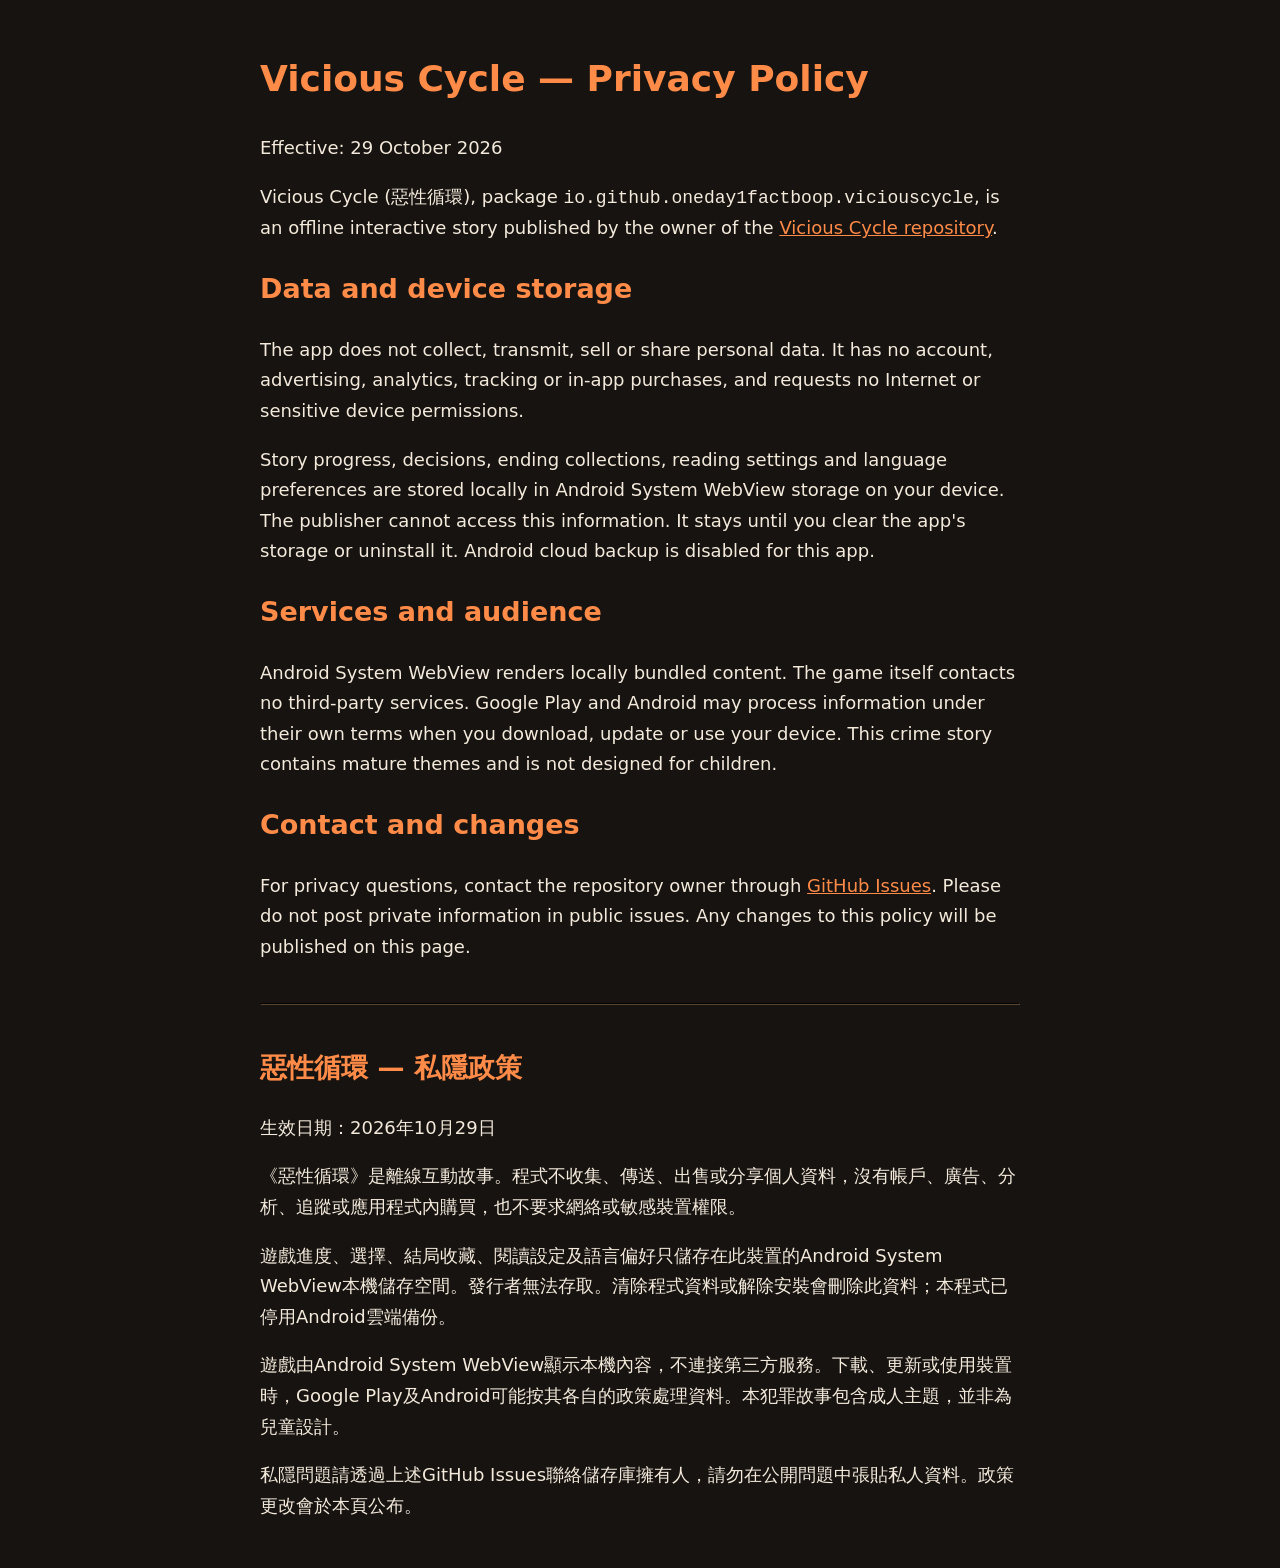
==== docs/privacy.html @ eefe3b7d "Package bilingual Vicious Cycle as an offline Android game" ====
<!doctype html>
<html lang="en"><head><meta charset="utf-8"><meta name="viewport" content="width=device-width,initial-scale=1"><title>Vicious Cycle — Privacy</title><style>body{max-width:760px;margin:48px auto;padding:0 24px;font:18px/1.7 system-ui;background:#171310;color:#f3eadc}h1,h2,a{color:#ff8b48}hr{margin:40px 0;border-color:#594332}</style></head><body>
<h1>Vicious Cycle — Privacy Policy</h1><p>Effective: 29 October 2026</p>
<p>Vicious Cycle (惡性循環), package <code>io.github.oneday1factboop.viciouscycle</code>, is an offline interactive story published by the owner of the <a href="https://github.com/oneday1fact-boop/vicious-cycle">Vicious Cycle repository</a>.</p>
<h2>Data and device storage</h2><p>The app does not collect, transmit, sell or share personal data. It has no account, advertising, analytics, tracking or in-app purchases, and requests no Internet or sensitive device permissions.</p>
<p>Story progress, decisions, ending collections, reading settings and language preferences are stored locally in Android System WebView storage on your device. The publisher cannot access this information. It stays until you clear the app's storage or uninstall it. Android cloud backup is disabled for this app.</p>
<h2>Services and audience</h2><p>Android System WebView renders locally bundled content. The game itself contacts no third-party services. Google Play and Android may process information under their own terms when you download, update or use your device. This crime story contains mature themes and is not designed for children.</p>
<h2>Contact and changes</h2><p>For privacy questions, contact the repository owner through <a href="https://github.com/oneday1fact-boop/vicious-cycle/issues">GitHub Issues</a>. Please do not post private information in public issues. Any changes to this policy will be published on this page.</p>
<hr><section lang="zh-Hant"><h1>惡性循環 — 私隱政策</h1><p>生效日期：2026年10月29日</p><p>《惡性循環》是離線互動故事。程式不收集、傳送、出售或分享個人資料，沒有帳戶、廣告、分析、追蹤或應用程式內購買，也不要求網絡或敏感裝置權限。</p><p>遊戲進度、選擇、結局收藏、閱讀設定及語言偏好只儲存在此裝置的Android System WebView本機儲存空間。發行者無法存取。清除程式資料或解除安裝會刪除此資料；本程式已停用Android雲端備份。</p><p>遊戲由Android System WebView顯示本機內容，不連接第三方服務。下載、更新或使用裝置時，Google Play及Android可能按其各自的政策處理資料。本犯罪故事包含成人主題，並非為兒童設計。</p><p>私隱問題請透過上述GitHub Issues聯絡儲存庫擁有人，請勿在公開問題中張貼私人資料。政策更改會於本頁公布。</p></section></body></html>
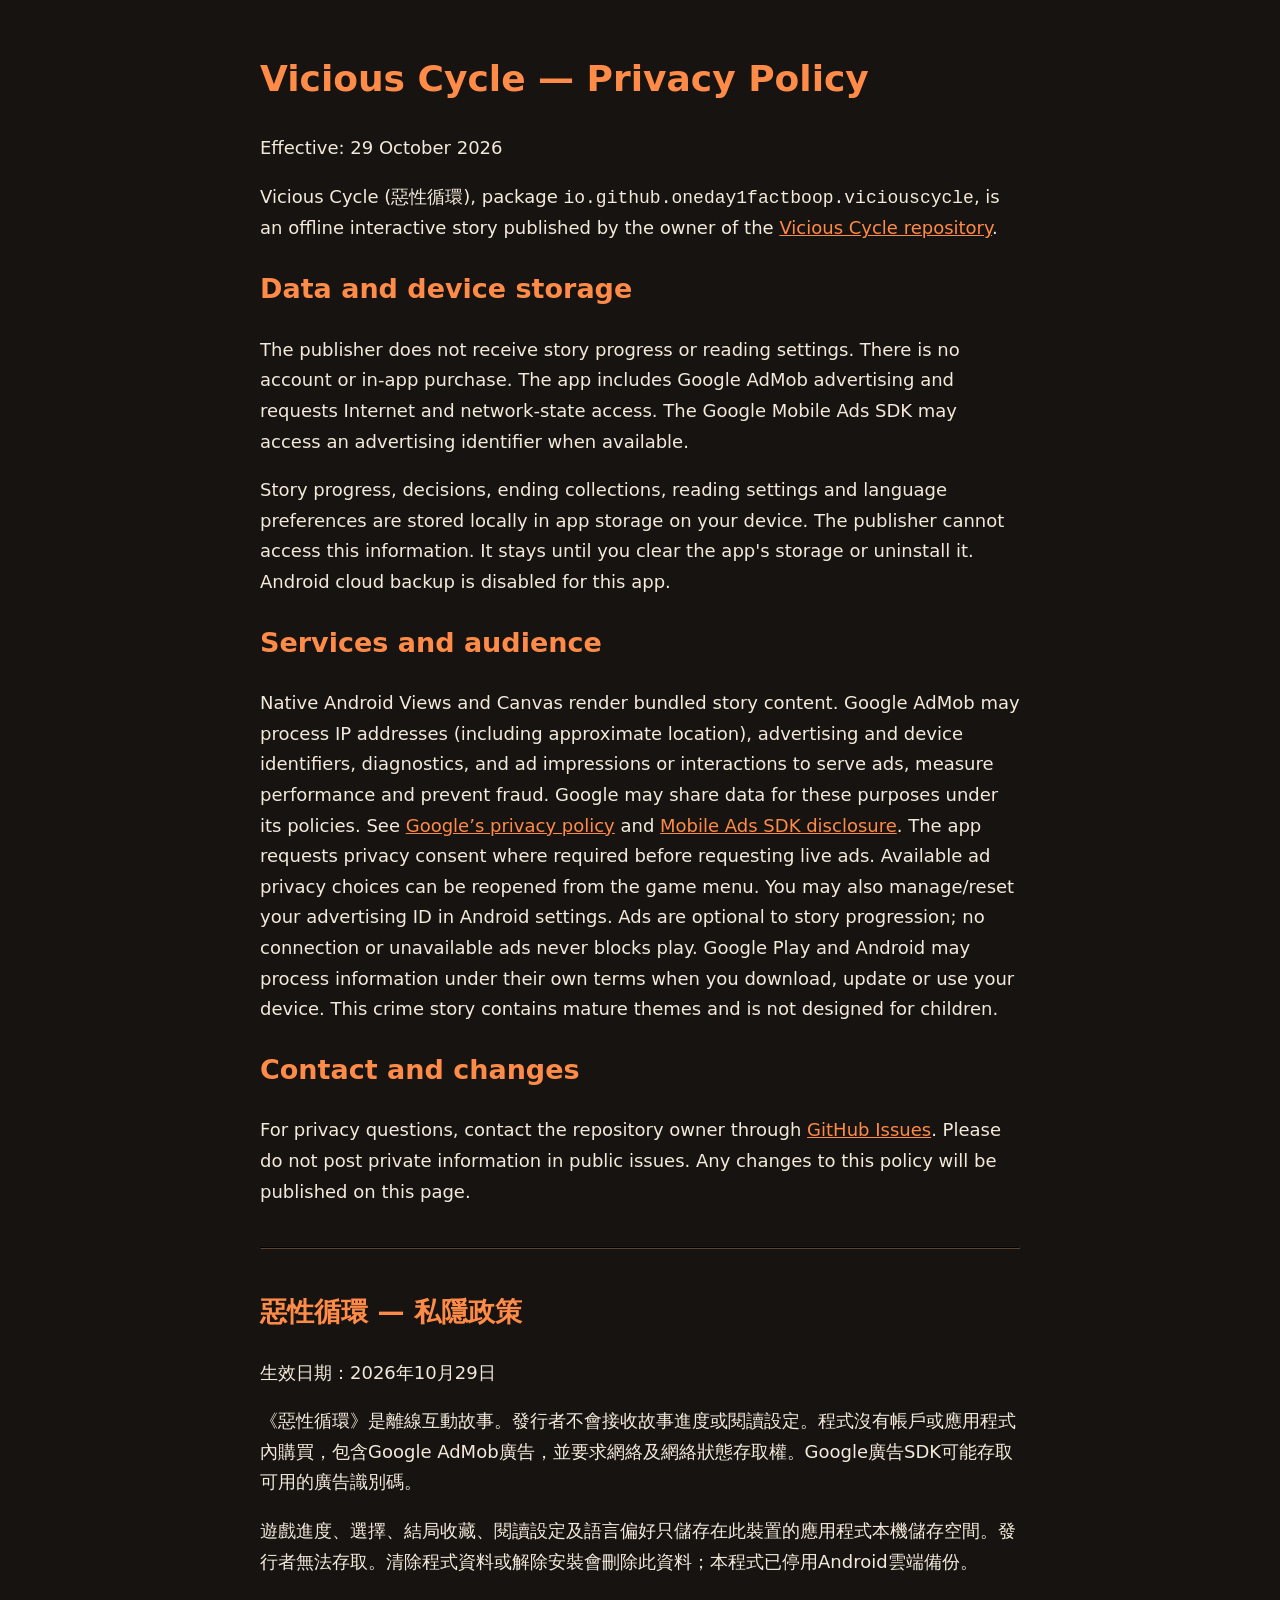
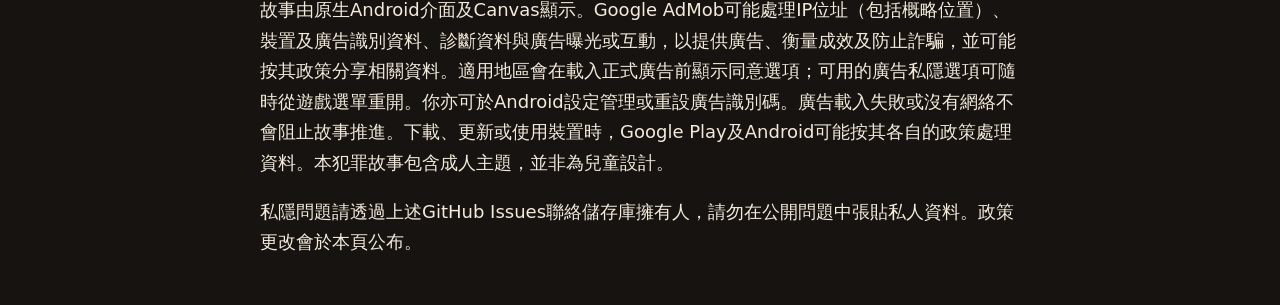
==== commit 931ad511: "Build native fullscreen reader with chapter-break ads and consent" ====
--- a/docs/privacy.html
+++ b/docs/privacy.html
@@ -2,8 +2,9 @@
 <html lang="en"><head><meta charset="utf-8"><meta name="viewport" content="width=device-width,initial-scale=1"><title>Vicious Cycle — Privacy</title><style>body{max-width:760px;margin:48px auto;padding:0 24px;font:18px/1.7 system-ui;background:#171310;color:#f3eadc}h1,h2,a{color:#ff8b48}hr{margin:40px 0;border-color:#594332}</style></head><body>
 <h1>Vicious Cycle — Privacy Policy</h1><p>Effective: 29 October 2026</p>
 <p>Vicious Cycle (惡性循環), package <code>io.github.oneday1factboop.viciouscycle</code>, is an offline interactive story published by the owner of the <a href="https://github.com/oneday1fact-boop/vicious-cycle">Vicious Cycle repository</a>.</p>
-<h2>Data and device storage</h2><p>The app does not collect, transmit, sell or share personal data. It has no account, advertising, analytics, tracking or in-app purchases, and requests no Internet or sensitive device permissions.</p>
-<p>Story progress, decisions, ending collections, reading settings and language preferences are stored locally in Android System WebView storage on your device. The publisher cannot access this information. It stays until you clear the app's storage or uninstall it. Android cloud backup is disabled for this app.</p>
-<h2>Services and audience</h2><p>Android System WebView renders locally bundled content. The game itself contacts no third-party services. Google Play and Android may process information under their own terms when you download, update or use your device. This crime story contains mature themes and is not designed for children.</p>
+<h2>Data and device storage</h2><p>The publisher does not receive story progress or reading settings. There is no account or in-app purchase. The app includes Google AdMob advertising and requests Internet and network-state access. The Google Mobile Ads SDK may access an advertising identifier when available.</p>
+<p>Story progress, decisions, ending collections, reading settings and language preferences are stored locally in app storage on your device. The publisher cannot access this information. It stays until you clear the app's storage or uninstall it. Android cloud backup is disabled for this app.</p>
+<h2>Services and audience</h2><p>Native Android Views and Canvas render bundled story content. Google AdMob may process IP addresses (including approximate location), advertising and device identifiers, diagnostics, and ad impressions or interactions to serve ads, measure performance and prevent fraud. Google may share data for these purposes under its policies. See <a href="https://policies.google.com/privacy">Google’s privacy policy</a> and <a href="https://developers.google.com/admob/android/privacy/play-data-disclosure">Mobile Ads SDK disclosure</a>.
+The app requests privacy consent where required before requesting live ads. Available ad privacy choices can be reopened from the game menu. You may also manage/reset your advertising ID in Android settings. Ads are optional to story progression; no connection or unavailable ads never blocks play. Google Play and Android may process information under their own terms when you download, update or use your device. This crime story contains mature themes and is not designed for children.</p>
 <h2>Contact and changes</h2><p>For privacy questions, contact the repository owner through <a href="https://github.com/oneday1fact-boop/vicious-cycle/issues">GitHub Issues</a>. Please do not post private information in public issues. Any changes to this policy will be published on this page.</p>
-<hr><section lang="zh-Hant"><h1>惡性循環 — 私隱政策</h1><p>生效日期：2026年10月29日</p><p>《惡性循環》是離線互動故事。程式不收集、傳送、出售或分享個人資料，沒有帳戶、廣告、分析、追蹤或應用程式內購買，也不要求網絡或敏感裝置權限。</p><p>遊戲進度、選擇、結局收藏、閱讀設定及語言偏好只儲存在此裝置的Android System WebView本機儲存空間。發行者無法存取。清除程式資料或解除安裝會刪除此資料；本程式已停用Android雲端備份。</p><p>遊戲由Android System WebView顯示本機內容，不連接第三方服務。下載、更新或使用裝置時，Google Play及Android可能按其各自的政策處理資料。本犯罪故事包含成人主題，並非為兒童設計。</p><p>私隱問題請透過上述GitHub Issues聯絡儲存庫擁有人，請勿在公開問題中張貼私人資料。政策更改會於本頁公布。</p></section></body></html>
+<hr><section lang="zh-Hant"><h1>惡性循環 — 私隱政策</h1><p>生效日期：2026年10月29日</p><p>《惡性循環》是離線互動故事。發行者不會接收故事進度或閱讀設定。程式沒有帳戶或應用程式內購買，包含Google AdMob廣告，並要求網絡及網絡狀態存取權。Google廣告SDK可能存取可用的廣告識別碼。</p><p>遊戲進度、選擇、結局收藏、閱讀設定及語言偏好只儲存在此裝置的應用程式本機儲存空間。發行者無法存取。清除程式資料或解除安裝會刪除此資料；本程式已停用Android雲端備份。</p><p>故事由原生Android介面及Canvas顯示。Google AdMob可能處理IP位址（包括概略位置）、裝置及廣告識別資料、診斷資料與廣告曝光或互動，以提供廣告、衡量成效及防止詐騙，並可能按其政策分享相關資料。適用地區會在載入正式廣告前顯示同意選項；可用的廣告私隱選項可隨時從遊戲選單重開。你亦可於Android設定管理或重設廣告識別碼。廣告載入失敗或沒有網絡不會阻止故事推進。下載、更新或使用裝置時，Google Play及Android可能按其各自的政策處理資料。本犯罪故事包含成人主題，並非為兒童設計。</p><p>私隱問題請透過上述GitHub Issues聯絡儲存庫擁有人，請勿在公開問題中張貼私人資料。政策更改會於本頁公布。</p></section></body></html>
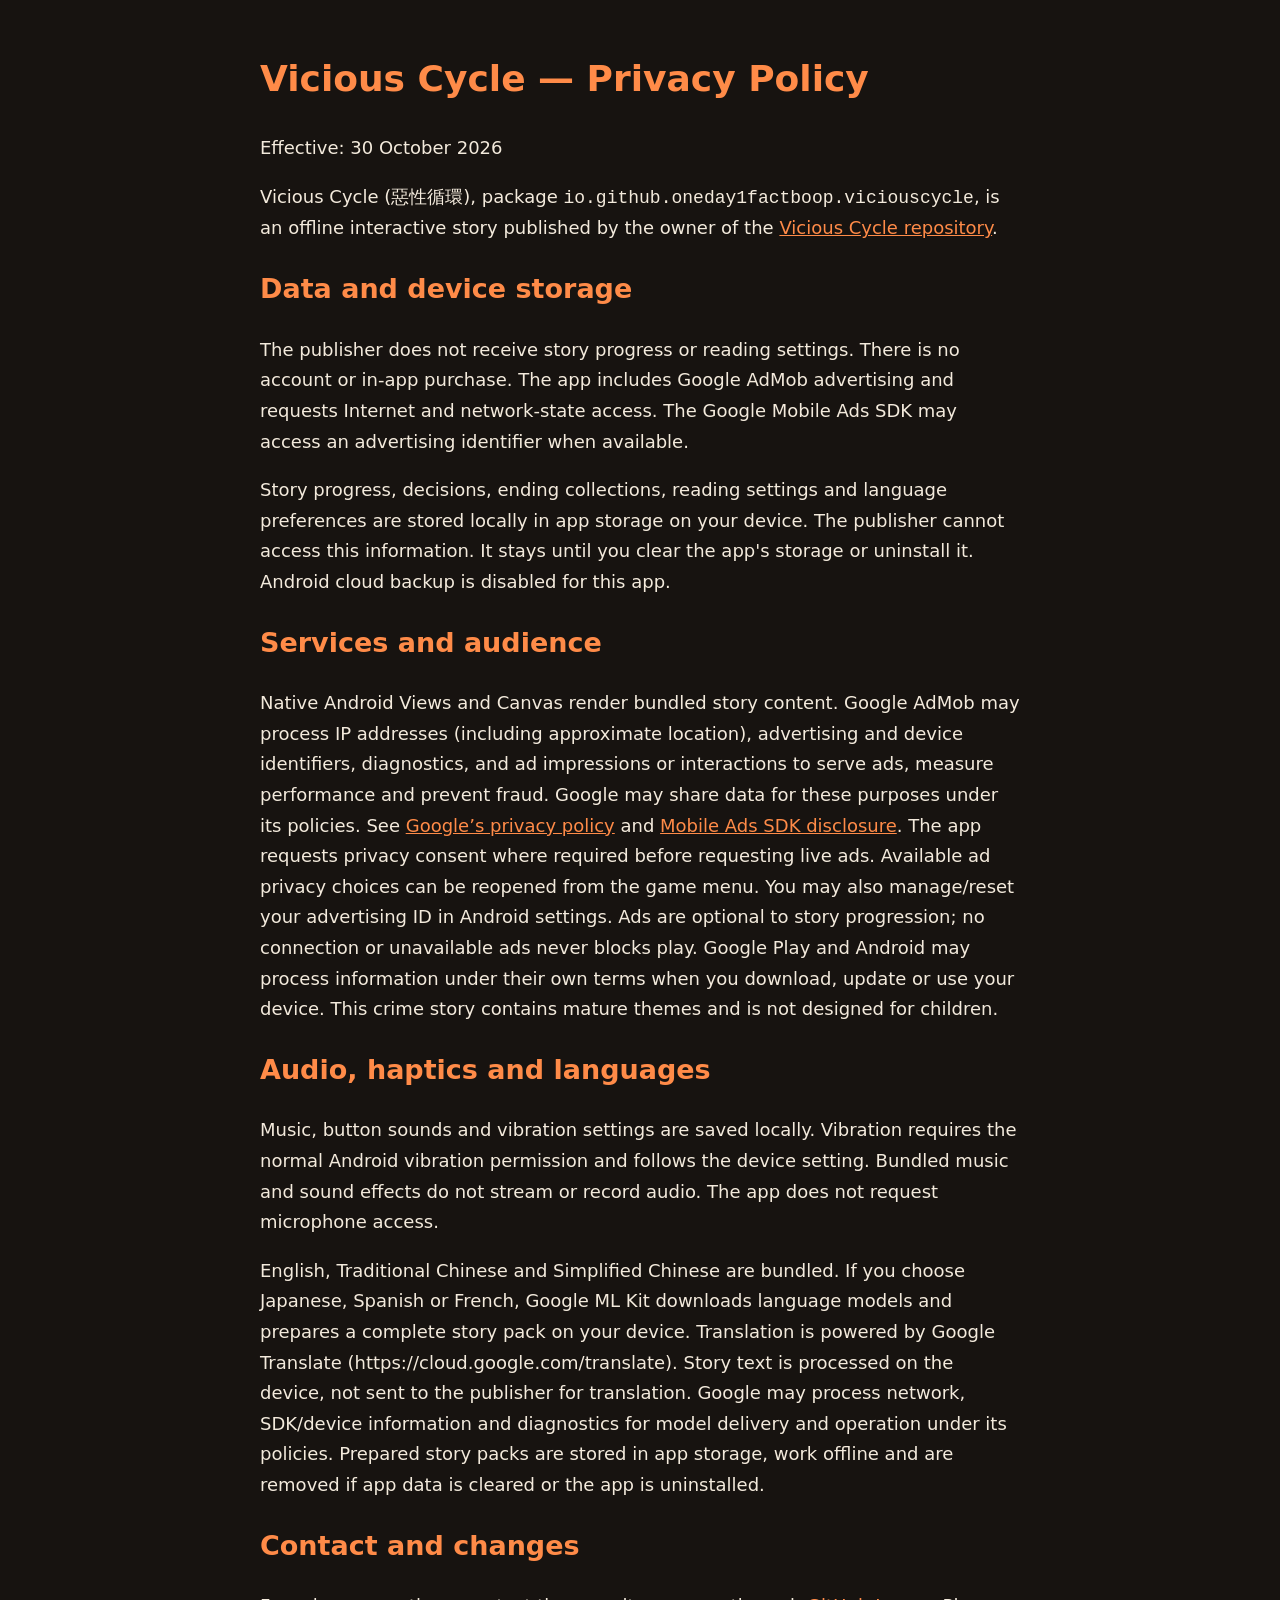
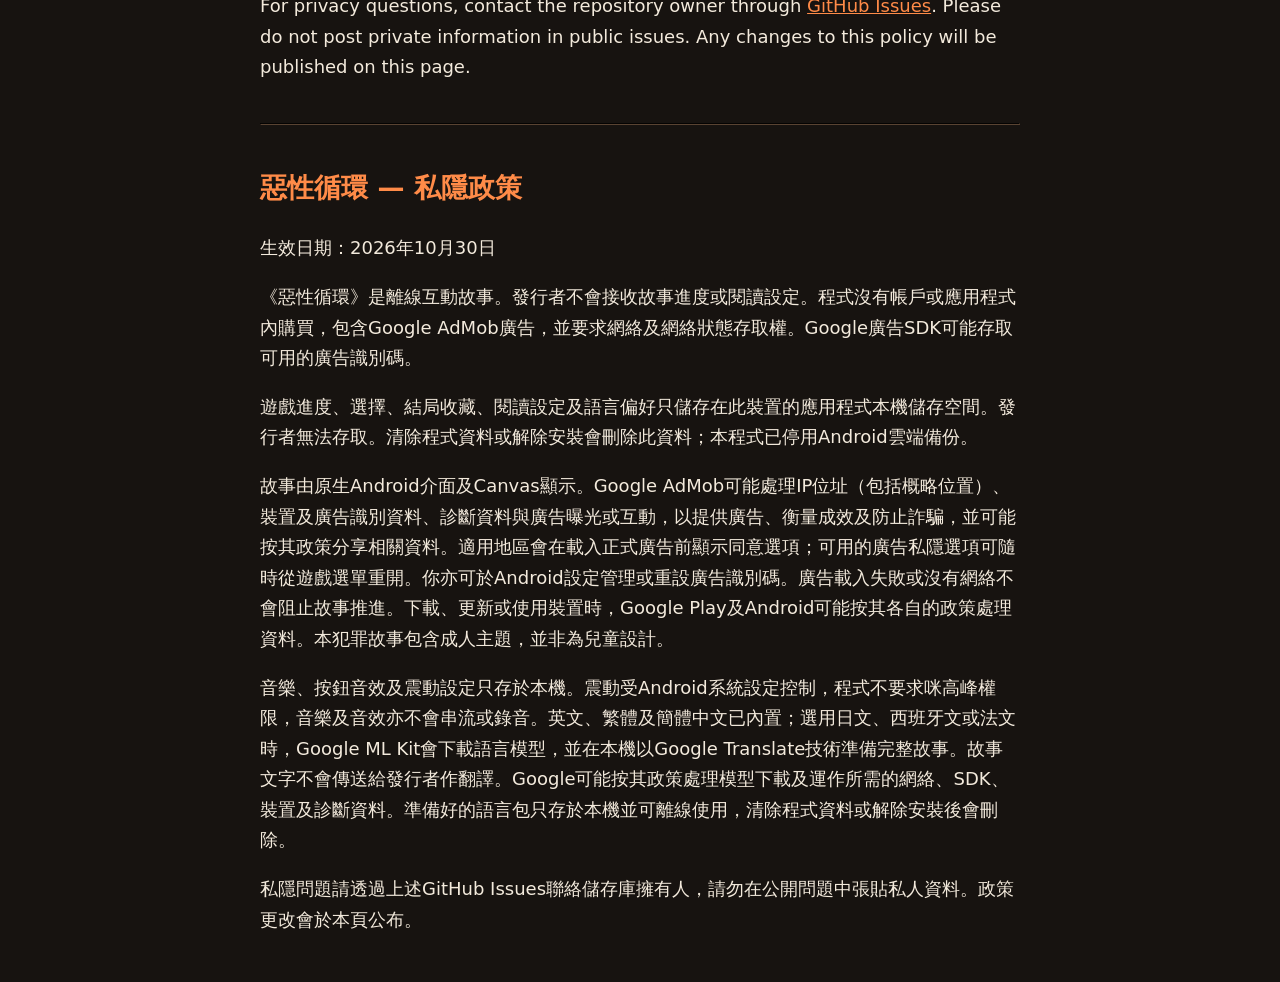
==== commit 2f3edc5f: "Add full-screen cover, audio and haptic controls, and six-language support" ====
--- a/docs/privacy.html
+++ b/docs/privacy.html
@@ -1,10 +1,10 @@
 <!doctype html>
 <html lang="en"><head><meta charset="utf-8"><meta name="viewport" content="width=device-width,initial-scale=1"><title>Vicious Cycle — Privacy</title><style>body{max-width:760px;margin:48px auto;padding:0 24px;font:18px/1.7 system-ui;background:#171310;color:#f3eadc}h1,h2,a{color:#ff8b48}hr{margin:40px 0;border-color:#594332}</style></head><body>
-<h1>Vicious Cycle — Privacy Policy</h1><p>Effective: 29 October 2026</p>
+<h1>Vicious Cycle — Privacy Policy</h1><p>Effective: 30 October 2026</p>
 <p>Vicious Cycle (惡性循環), package <code>io.github.oneday1factboop.viciouscycle</code>, is an offline interactive story published by the owner of the <a href="https://github.com/oneday1fact-boop/vicious-cycle">Vicious Cycle repository</a>.</p>
 <h2>Data and device storage</h2><p>The publisher does not receive story progress or reading settings. There is no account or in-app purchase. The app includes Google AdMob advertising and requests Internet and network-state access. The Google Mobile Ads SDK may access an advertising identifier when available.</p>
 <p>Story progress, decisions, ending collections, reading settings and language preferences are stored locally in app storage on your device. The publisher cannot access this information. It stays until you clear the app's storage or uninstall it. Android cloud backup is disabled for this app.</p>
 <h2>Services and audience</h2><p>Native Android Views and Canvas render bundled story content. Google AdMob may process IP addresses (including approximate location), advertising and device identifiers, diagnostics, and ad impressions or interactions to serve ads, measure performance and prevent fraud. Google may share data for these purposes under its policies. See <a href="https://policies.google.com/privacy">Google’s privacy policy</a> and <a href="https://developers.google.com/admob/android/privacy/play-data-disclosure">Mobile Ads SDK disclosure</a>.
 The app requests privacy consent where required before requesting live ads. Available ad privacy choices can be reopened from the game menu. You may also manage/reset your advertising ID in Android settings. Ads are optional to story progression; no connection or unavailable ads never blocks play. Google Play and Android may process information under their own terms when you download, update or use your device. This crime story contains mature themes and is not designed for children.</p>
-<h2>Contact and changes</h2><p>For privacy questions, contact the repository owner through <a href="https://github.com/oneday1fact-boop/vicious-cycle/issues">GitHub Issues</a>. Please do not post private information in public issues. Any changes to this policy will be published on this page.</p>
-<hr><section lang="zh-Hant"><h1>惡性循環 — 私隱政策</h1><p>生效日期：2026年10月29日</p><p>《惡性循環》是離線互動故事。發行者不會接收故事進度或閱讀設定。程式沒有帳戶或應用程式內購買，包含Google AdMob廣告，並要求網絡及網絡狀態存取權。Google廣告SDK可能存取可用的廣告識別碼。</p><p>遊戲進度、選擇、結局收藏、閱讀設定及語言偏好只儲存在此裝置的應用程式本機儲存空間。發行者無法存取。清除程式資料或解除安裝會刪除此資料；本程式已停用Android雲端備份。</p><p>故事由原生Android介面及Canvas顯示。Google AdMob可能處理IP位址（包括概略位置）、裝置及廣告識別資料、診斷資料與廣告曝光或互動，以提供廣告、衡量成效及防止詐騙，並可能按其政策分享相關資料。適用地區會在載入正式廣告前顯示同意選項；可用的廣告私隱選項可隨時從遊戲選單重開。你亦可於Android設定管理或重設廣告識別碼。廣告載入失敗或沒有網絡不會阻止故事推進。下載、更新或使用裝置時，Google Play及Android可能按其各自的政策處理資料。本犯罪故事包含成人主題，並非為兒童設計。</p><p>私隱問題請透過上述GitHub Issues聯絡儲存庫擁有人，請勿在公開問題中張貼私人資料。政策更改會於本頁公布。</p></section></body></html>
+<h2>Audio, haptics and languages</h2><p>Music, button sounds and vibration settings are saved locally. Vibration requires the normal Android vibration permission and follows the device setting. Bundled music and sound effects do not stream or record audio. The app does not request microphone access.</p><p>English, Traditional Chinese and Simplified Chinese are bundled. If you choose Japanese, Spanish or French, Google ML Kit downloads language models and prepares a complete story pack on your device. Translation is powered by Google Translate (https://cloud.google.com/translate). Story text is processed on the device, not sent to the publisher for translation. Google may process network, SDK/device information and diagnostics for model delivery and operation under its policies. Prepared story packs are stored in app storage, work offline and are removed if app data is cleared or the app is uninstalled.</p><h2>Contact and changes</h2><p>For privacy questions, contact the repository owner through <a href="https://github.com/oneday1fact-boop/vicious-cycle/issues">GitHub Issues</a>. Please do not post private information in public issues. Any changes to this policy will be published on this page.</p>
+<hr><section lang="zh-Hant"><h1>惡性循環 — 私隱政策</h1><p>生效日期：2026年10月30日</p><p>《惡性循環》是離線互動故事。發行者不會接收故事進度或閱讀設定。程式沒有帳戶或應用程式內購買，包含Google AdMob廣告，並要求網絡及網絡狀態存取權。Google廣告SDK可能存取可用的廣告識別碼。</p><p>遊戲進度、選擇、結局收藏、閱讀設定及語言偏好只儲存在此裝置的應用程式本機儲存空間。發行者無法存取。清除程式資料或解除安裝會刪除此資料；本程式已停用Android雲端備份。</p><p>故事由原生Android介面及Canvas顯示。Google AdMob可能處理IP位址（包括概略位置）、裝置及廣告識別資料、診斷資料與廣告曝光或互動，以提供廣告、衡量成效及防止詐騙，並可能按其政策分享相關資料。適用地區會在載入正式廣告前顯示同意選項；可用的廣告私隱選項可隨時從遊戲選單重開。你亦可於Android設定管理或重設廣告識別碼。廣告載入失敗或沒有網絡不會阻止故事推進。下載、更新或使用裝置時，Google Play及Android可能按其各自的政策處理資料。本犯罪故事包含成人主題，並非為兒童設計。</p><p>音樂、按鈕音效及震動設定只存於本機。震動受Android系統設定控制，程式不要求咪高峰權限，音樂及音效亦不會串流或錄音。英文、繁體及簡體中文已內置；選用日文、西班牙文或法文時，Google ML Kit會下載語言模型，並在本機以Google Translate技術準備完整故事。故事文字不會傳送給發行者作翻譯。Google可能按其政策處理模型下載及運作所需的網絡、SDK、裝置及診斷資料。準備好的語言包只存於本機並可離線使用，清除程式資料或解除安裝後會刪除。</p><p>私隱問題請透過上述GitHub Issues聯絡儲存庫擁有人，請勿在公開問題中張貼私人資料。政策更改會於本頁公布。</p></section></body></html>
